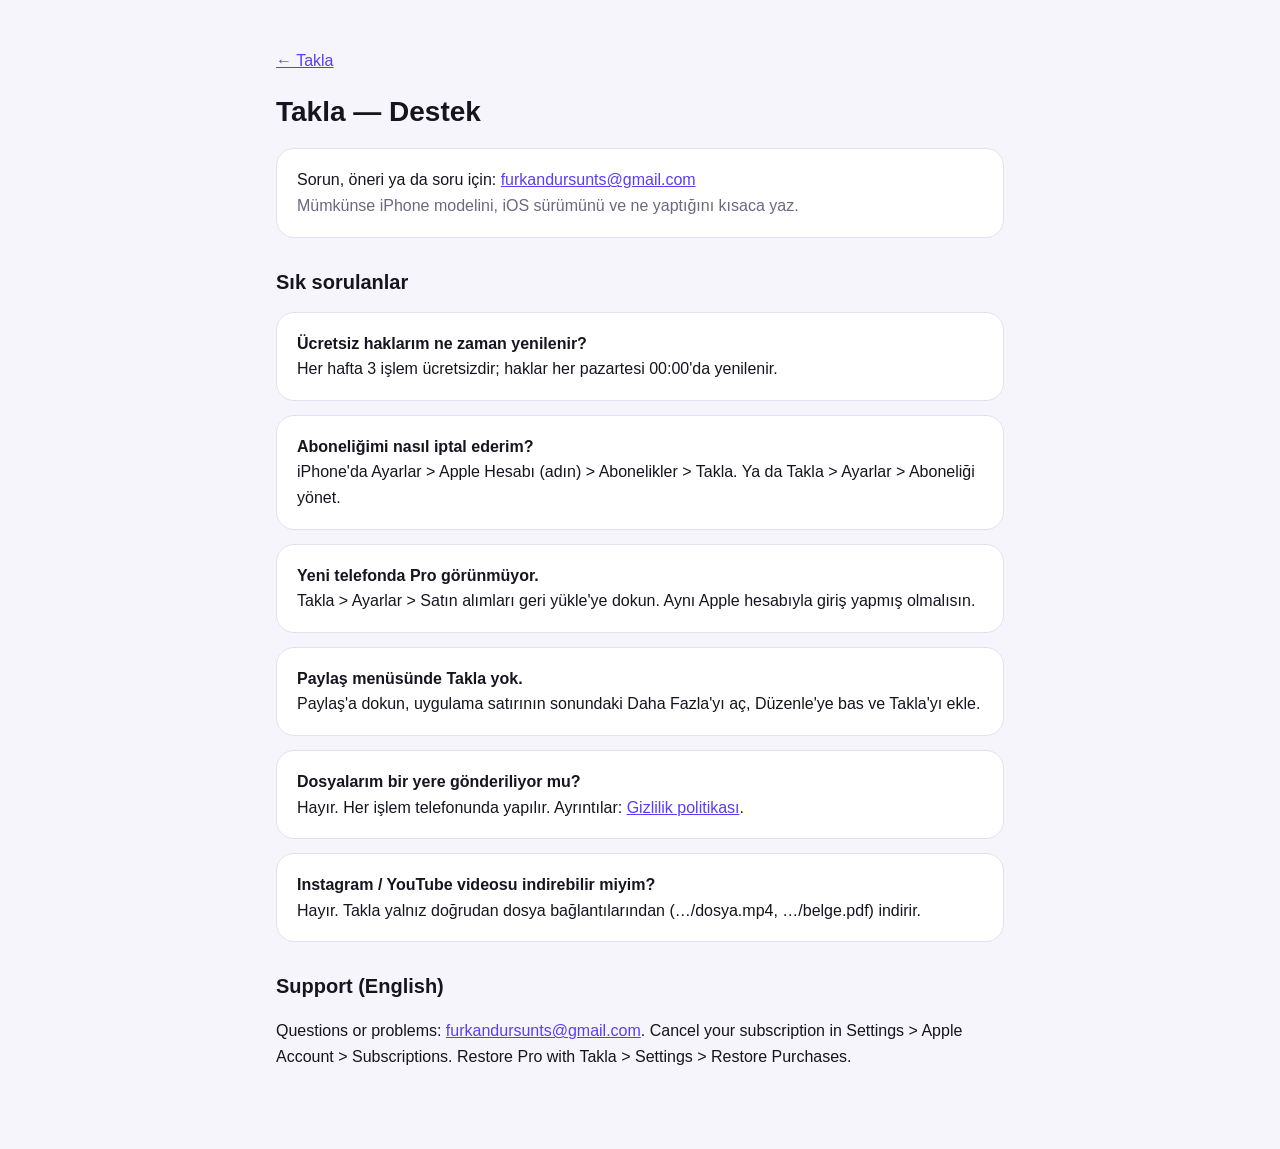
==== takla/destek/index.html @ 2b3dd258 "App site: Takla privacy policy and support pages Co-Authored-By: Claude Opus 5.5 <noreply@anthropic." ====
<!doctype html><html lang="tr"><head><meta charset="utf-8"><meta name="viewport" content="width=device-width,initial-scale=1">
<title>Takla — Destek</title><link rel="stylesheet" href="../../stil.css"></head><body><main>
<p><a href="../">← Takla</a></p>
<h1>Takla — Destek</h1>
<div class="card">Sorun, öneri ya da soru için: <a href="mailto:furkandursunts@gmail.com?subject=Takla%20destek">furkandursunts@gmail.com</a><br><span class="muted">Mümkünse iPhone modelini, iOS sürümünü ve ne yaptığını kısaca yaz.</span></div>
<h2>Sık sorulanlar</h2>
<div class="card"><strong>Ücretsiz haklarım ne zaman yenilenir?</strong><br>Her hafta 3 işlem ücretsizdir; haklar her pazartesi 00:00'da yenilenir.</div>
<div class="card"><strong>Aboneliğimi nasıl iptal ederim?</strong><br>iPhone'da Ayarlar &gt; Apple Hesabı (adın) &gt; Abonelikler &gt; Takla. Ya da Takla &gt; Ayarlar &gt; Aboneliği yönet.</div>
<div class="card"><strong>Yeni telefonda Pro görünmüyor.</strong><br>Takla &gt; Ayarlar &gt; Satın alımları geri yükle'ye dokun. Aynı Apple hesabıyla giriş yapmış olmalısın.</div>
<div class="card"><strong>Paylaş menüsünde Takla yok.</strong><br>Paylaş'a dokun, uygulama satırının sonundaki Daha Fazla'yı aç, Düzenle'ye bas ve Takla'yı ekle.</div>
<div class="card"><strong>Dosyalarım bir yere gönderiliyor mu?</strong><br>Hayır. Her işlem telefonunda yapılır. Ayrıntılar: <a href="../gizlilik/">Gizlilik politikası</a>.</div>
<div class="card"><strong>Instagram / YouTube videosu indirebilir miyim?</strong><br>Hayır. Takla yalnız doğrudan dosya bağlantılarından (…/dosya.mp4, …/belge.pdf) indirir.</div>
<h2>Support (English)</h2>
<p>Questions or problems: <a href="mailto:furkandursunts@gmail.com?subject=Takla%20support">furkandursunts@gmail.com</a>. Cancel your subscription in Settings &gt; Apple Account &gt; Subscriptions. Restore Pro with Takla &gt; Settings &gt; Restore Purchases.</p>
</main></body></html>
---- stil.css ----
:root{--bg:#F6F5FB;--card:#fff;--text:#16141F;--muted:#6B6880;--brand:#5B3DF5;--line:#E4E1EE}
@media (prefers-color-scheme:dark){:root{--bg:#0E0D14;--card:#201E2E;--text:#F3F2F8;--muted:#B4B1C8;--brand:#8C7BFF;--line:#3B3752}}
*{box-sizing:border-box}body{margin:0;background:var(--bg);color:var(--text);font:16px/1.6 -apple-system,BlinkMacSystemFont,"Segoe UI",Roboto,sans-serif}
main{max-width:760px;margin:0 auto;padding:32px 16px 64px}a{color:var(--brand)}
header{display:flex;gap:14px;align-items:center;margin-bottom:24px}header img{width:56px;height:56px;border-radius:13px}
h1{font-size:28px;margin:0}h2{font-size:20px;margin:28px 0 8px}.muted{color:var(--muted)}
.card{background:var(--card);border:1px solid var(--line);border-radius:18px;padding:18px 20px;margin:14px 0}
nav a{margin-right:16px}footer{margin-top:40px;font-size:14px;color:var(--muted)}
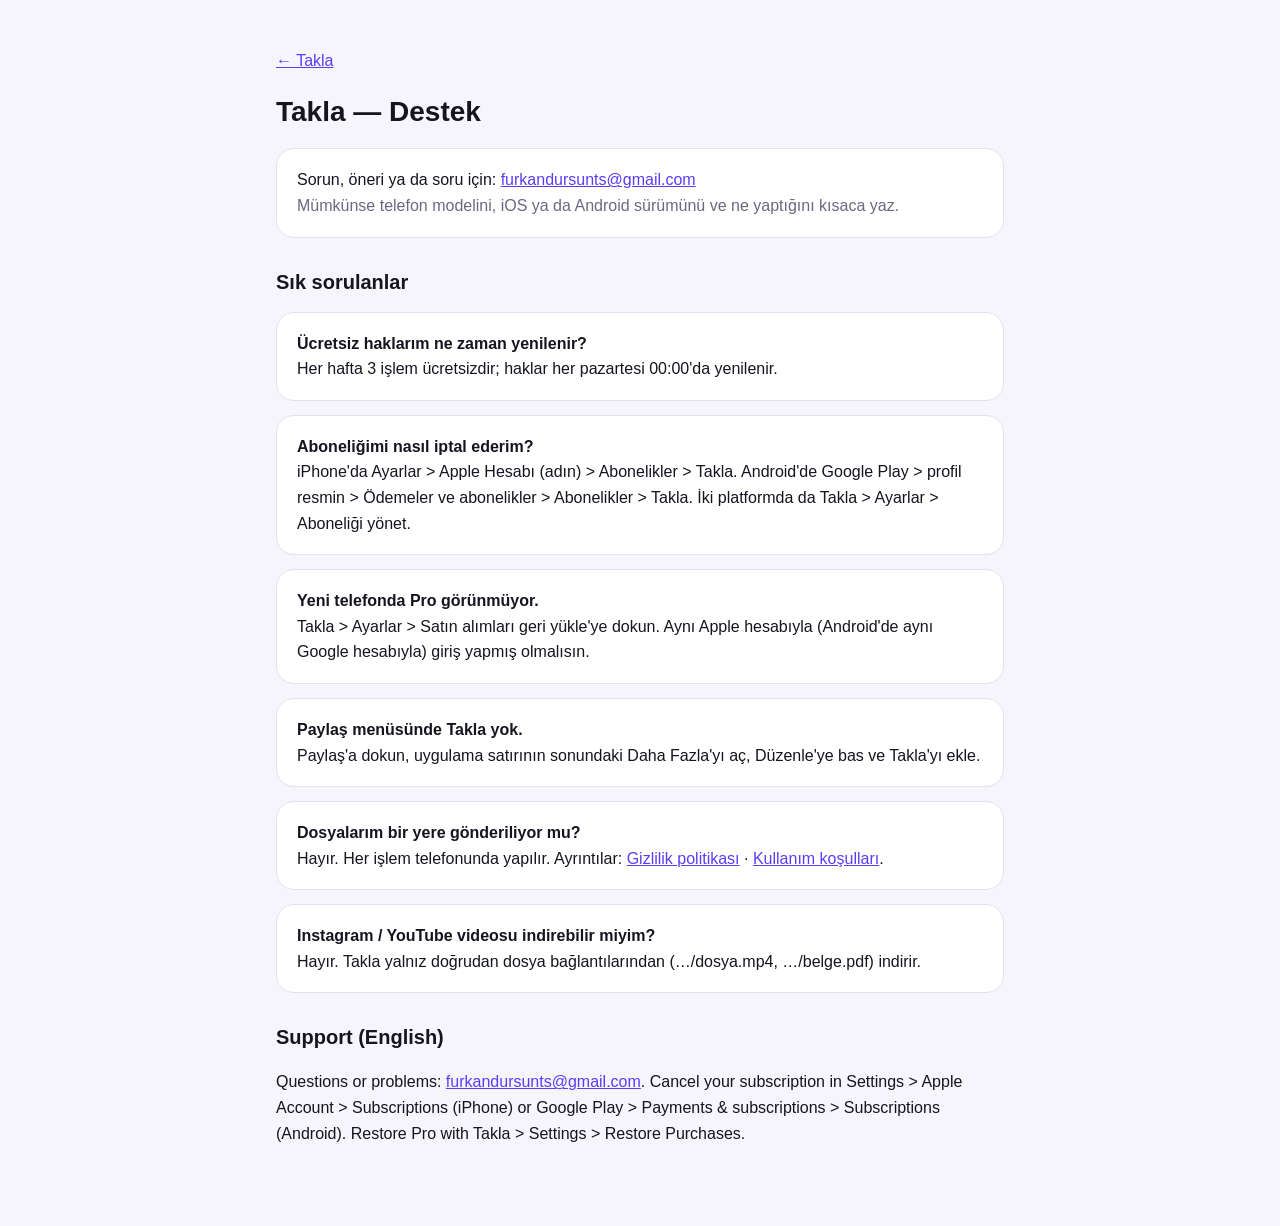
==== commit 3cd219a7: "Takla: terms of use page, Android privacy section, support for Android" ====
--- a/takla/destek/index.html
+++ b/takla/destek/index.html
@@ -2,14 +2,14 @@
 <title>Takla — Destek</title><link rel="stylesheet" href="../../stil.css"></head><body><main>
 <p><a href="../">← Takla</a></p>
 <h1>Takla — Destek</h1>
-<div class="card">Sorun, öneri ya da soru için: <a href="mailto:furkandursunts@gmail.com?subject=Takla%20destek">furkandursunts@gmail.com</a><br><span class="muted">Mümkünse iPhone modelini, iOS sürümünü ve ne yaptığını kısaca yaz.</span></div>
+<div class="card">Sorun, öneri ya da soru için: <a href="mailto:furkandursunts@gmail.com?subject=Takla%20destek">furkandursunts@gmail.com</a><br><span class="muted">Mümkünse telefon modelini, iOS ya da Android sürümünü ve ne yaptığını kısaca yaz.</span></div>
 <h2>Sık sorulanlar</h2>
 <div class="card"><strong>Ücretsiz haklarım ne zaman yenilenir?</strong><br>Her hafta 3 işlem ücretsizdir; haklar her pazartesi 00:00'da yenilenir.</div>
-<div class="card"><strong>Aboneliğimi nasıl iptal ederim?</strong><br>iPhone'da Ayarlar &gt; Apple Hesabı (adın) &gt; Abonelikler &gt; Takla. Ya da Takla &gt; Ayarlar &gt; Aboneliği yönet.</div>
-<div class="card"><strong>Yeni telefonda Pro görünmüyor.</strong><br>Takla &gt; Ayarlar &gt; Satın alımları geri yükle'ye dokun. Aynı Apple hesabıyla giriş yapmış olmalısın.</div>
+<div class="card"><strong>Aboneliğimi nasıl iptal ederim?</strong><br>iPhone'da Ayarlar &gt; Apple Hesabı (adın) &gt; Abonelikler &gt; Takla. Android'de Google Play &gt; profil resmin &gt; Ödemeler ve abonelikler &gt; Abonelikler &gt; Takla. İki platformda da Takla &gt; Ayarlar &gt; Aboneliği yönet.</div>
+<div class="card"><strong>Yeni telefonda Pro görünmüyor.</strong><br>Takla &gt; Ayarlar &gt; Satın alımları geri yükle'ye dokun. Aynı Apple hesabıyla (Android'de aynı Google hesabıyla) giriş yapmış olmalısın.</div>
 <div class="card"><strong>Paylaş menüsünde Takla yok.</strong><br>Paylaş'a dokun, uygulama satırının sonundaki Daha Fazla'yı aç, Düzenle'ye bas ve Takla'yı ekle.</div>
-<div class="card"><strong>Dosyalarım bir yere gönderiliyor mu?</strong><br>Hayır. Her işlem telefonunda yapılır. Ayrıntılar: <a href="../gizlilik/">Gizlilik politikası</a>.</div>
+<div class="card"><strong>Dosyalarım bir yere gönderiliyor mu?</strong><br>Hayır. Her işlem telefonunda yapılır. Ayrıntılar: <a href="../gizlilik/">Gizlilik politikası</a> · <a href="../kosullar/">Kullanım koşulları</a>.</div>
 <div class="card"><strong>Instagram / YouTube videosu indirebilir miyim?</strong><br>Hayır. Takla yalnız doğrudan dosya bağlantılarından (…/dosya.mp4, …/belge.pdf) indirir.</div>
 <h2>Support (English)</h2>
-<p>Questions or problems: <a href="mailto:furkandursunts@gmail.com?subject=Takla%20support">furkandursunts@gmail.com</a>. Cancel your subscription in Settings &gt; Apple Account &gt; Subscriptions. Restore Pro with Takla &gt; Settings &gt; Restore Purchases.</p>
+<p>Questions or problems: <a href="mailto:furkandursunts@gmail.com?subject=Takla%20support">furkandursunts@gmail.com</a>. Cancel your subscription in Settings &gt; Apple Account &gt; Subscriptions (iPhone) or Google Play &gt; Payments &amp; subscriptions &gt; Subscriptions (Android). Restore Pro with Takla &gt; Settings &gt; Restore Purchases.</p>
 </main></body></html>
